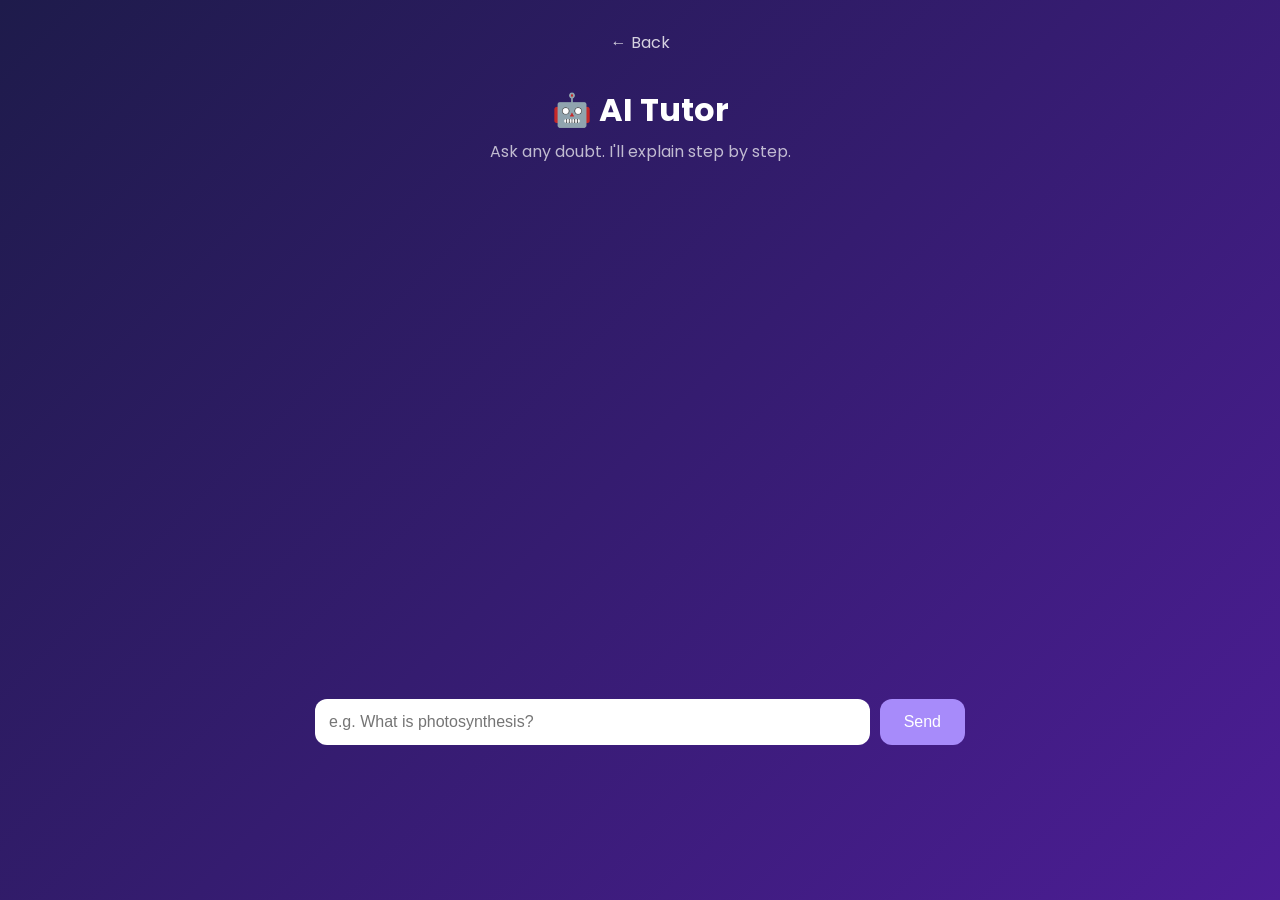
==== tutor.html @ 39d4bcf8 "added AI tutor" ====
<!DOCTYPE html>
<html>
<head>
  <title>AI Tutor</title>
  <meta name="viewport" content="width=device-width, initial-scale=1">
  <link href="https://fonts.googleapis.com/css2?family=Poppins:wght@400;600&display=swap" rel="stylesheet">
  <link rel="stylesheet" href="style.css">
</head>
<body>

  <a href="index.html" class="back">← Back</a>
  <h1>🤖 AI Tutor</h1>
  <p class="tagline">Ask any doubt. I'll explain step by step.</p>

  <div id="chat"></div>

  <div class="input-row">
    <input type="text" id="question" placeholder="e.g. What is photosynthesis?">
    <button class="main-btn" onclick="ask()">Send</button>
  </div>

  <script src="js/common.js"></script>
  <script src="js/tutor.js"></script>
</body>
</html>
---- style.css ----
/* ===== Whole app ===== */
* { box-sizing: border-box; }

body {
	font-family: "Poppins", sans-serif;
	background: linear-gradient(135deg, #1e1b4b, #4c1d95);
	color: white;
	text-align: center;
	margin: 0;
	padding: 30px 20px;
	min-height: 100vh;
}

h1 { margin-bottom: 5px; }
.tagline { opacity: 0.7; margin-top: 0; }

/* Back link at the top of each feature screen */
.back {
	display: inline-block;
	color: white;
	text-decoration: none;
	opacity: 0.8;
	margin-bottom: 10px;
}
.back:hover { opacity: 1; }

/* ===== Home screen cards ===== */
.cards {
	display: flex;
	gap: 20px;
	justify-content: center;
	flex-wrap: wrap;
	margin-top: 40px;
}
.card {
	background: rgba(255, 255, 255, 0.1);
	padding: 25px;
	border-radius: 20px;
	width: 190px;
	font-size: 40px;
	color: white;
	text-decoration: none;
	transition: 0.2s;
}
.card:hover {
	background: rgba(255, 255, 255, 0.2);
	transform: translateY(-5px);
}
.card h3, .card p { font-size: 16px; margin: 8px 0 0; }

/* Revision list on the home screen */
#revise {
	margin: 30px auto 0;
	max-width: 600px;
	background: rgba(250, 204, 21, 0.15);
	border-radius: 15px;
	padding: 15px;
	display: none;
}

/* ===== Shared panel and buttons ===== */
.panel {
	max-width: 650px;
	margin: 20px auto;
	background: rgba(255, 255, 255, 0.08);
	border-radius: 20px;
	padding: 25px;
}
.main-btn {
	padding: 14px 24px;
	border: none;
	border-radius: 12px;
	background: #a78bfa;
	color: white;
	font-size: 16px;
	cursor: pointer;
	margin: 8px 4px;
}
.main-btn:hover { background: #8b5cf6; }

input[type="text"] {
	width: 100%;
	padding: 14px;
	border: none;
	border-radius: 12px;
	font-size: 16px;
}

/* AI answers */
.result {
	text-align: left;
	line-height: 1.6;
	margin-top: 20px;
}

/* ===== AI Tutor chat ===== */
#chat {
	max-width: 650px;
	margin: 20px auto;
	height: 55vh;
	overflow-y: auto;
	display: flex;
	flex-direction: column;
	gap: 10px;
	text-align: left;
}
.msg {
	padding: 12px 16px;
	border-radius: 15px;
	max-width: 80%;
	line-height: 1.5;
}
.you { background: #7c3aed; align-self: flex-end; }
.ai  { background: rgba(255, 255, 255, 0.12); align-self: flex-start; }

.input-row {
	display: flex;
	gap: 10px;
	max-width: 650px;
	margin: auto;
}
.input-row .main-btn { margin: 0; }

/* ===== Snap & Learn ===== */
#preview {
	max-width: 100%;
	max-height: 300px;
	border-radius: 15px;
	margin-top: 15px;
	display: none;
}

/* ===== Quiz Me ===== */
.option {
	display: block;
	width: 100%;
	padding: 14px;
	margin: 8px 0;
	border: 2px solid rgba(255, 255, 255, 0.2);
	border-radius: 12px;
	background: transparent;
	color: white;
	font-size: 16px;
	text-align: left;
	cursor: pointer;
}
.option:hover { background: rgba(255, 255, 255, 0.1); }
.option.correct { background: #16a34a; border-color: #16a34a; }
.option.wrong   { background: #dc2626; border-color: #dc2626; }
.progress { opacity: 0.7; }
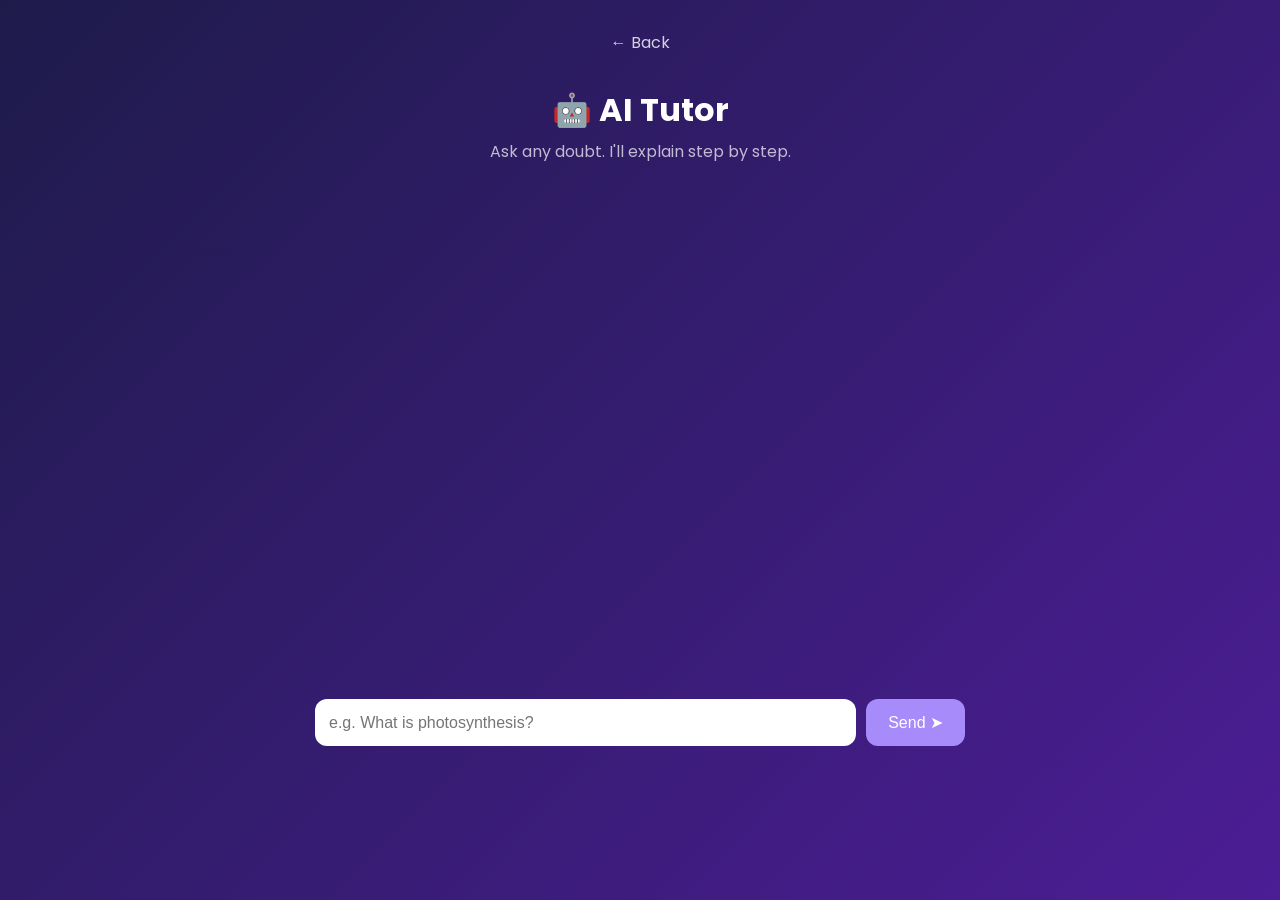
==== commit a5aadf37: "added AI tutor" ====
--- a/tutor.html
+++ b/tutor.html
@@ -5,6 +5,33 @@
   <meta name="viewport" content="width=device-width, initial-scale=1">
   <link href="https://fonts.googleapis.com/css2?family=Poppins:wght@400;600&display=swap" rel="stylesheet">
   <link rel="stylesheet" href="style.css">
+  <style>
+    .input-row {
+      display: flex;
+      gap: 10px;
+      max-width: 650px;
+      margin: 0 auto;
+    }
+    .input-row input {
+      flex: 1;
+      width: auto;
+      padding: 14px;
+      border: none;
+      border-radius: 12px;
+      font-size: 16px;
+    }
+    .send-btn {
+      flex-shrink: 0;
+      padding: 14px 22px;
+      border: none;
+      border-radius: 12px;
+      background: #a78bfa;
+      color: white;
+      font-size: 16px;
+      cursor: pointer;
+    }
+    .send-btn:hover { background: #8b5cf6; }
+  </style>
 </head>
 <body>
 
@@ -16,7 +43,7 @@
 
   <div class="input-row">
     <input type="text" id="question" placeholder="e.g. What is photosynthesis?">
-    <button class="main-btn" onclick="ask()">Send</button>
+    <button class="send-btn" id="sendBtn">Send ➤</button>
   </div>
 
   <script src="js/common.js"></script>
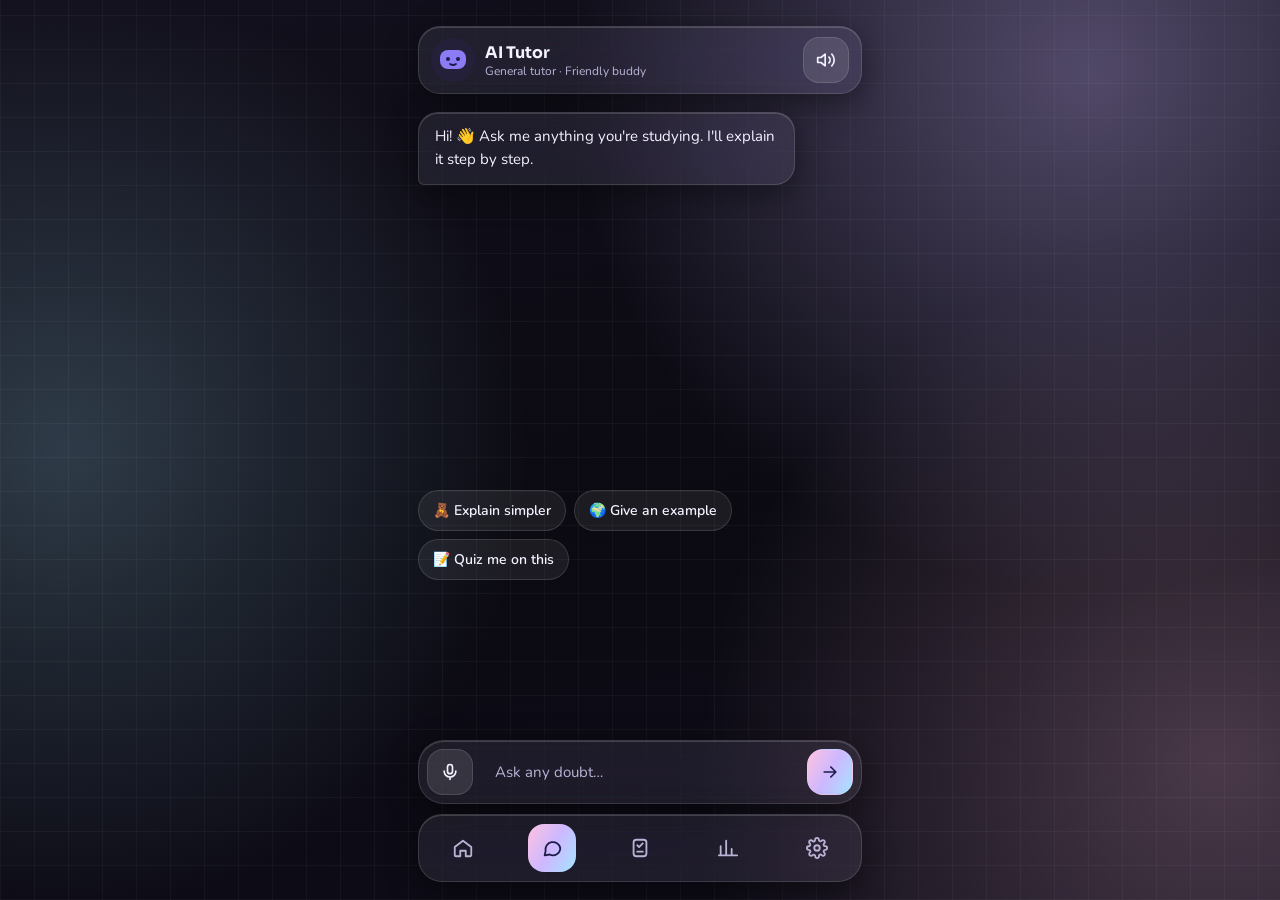
==== commit 14fd2f79: "v2 dark glass design" ====
--- a/tutor.html
+++ b/tutor.html
@@ -1,52 +1,63 @@
 <!DOCTYPE html>
-<html>
+<html lang="en">
 <head>
+  <meta charset="utf-8">
+  <meta name="viewport" content="width=device-width, initial-scale=1">
   <title>AI Tutor</title>
-  <meta name="viewport" content="width=device-width, initial-scale=1">
-  <link href="https://fonts.googleapis.com/css2?family=Poppins:wght@400;600&display=swap" rel="stylesheet">
+  <link rel="preconnect" href="https://fonts.googleapis.com">
+  <link href="https://fonts.googleapis.com/css2?family=Sora:wght@500;600&family=Nunito:wght@400;600;700;800&display=swap" rel="stylesheet">
   <link rel="stylesheet" href="style.css">
-  <style>
-    .input-row {
-      display: flex;
-      gap: 10px;
-      max-width: 650px;
-      margin: 0 auto;
-    }
-    .input-row input {
-      flex: 1;
-      width: auto;
-      padding: 14px;
-      border: none;
-      border-radius: 12px;
-      font-size: 16px;
-    }
-    .send-btn {
-      flex-shrink: 0;
-      padding: 14px 22px;
-      border: none;
-      border-radius: 12px;
-      background: #a78bfa;
-      color: white;
-      font-size: 16px;
-      cursor: pointer;
-    }
-    .send-btn:hover { background: #8b5cf6; }
-  </style>
+  <script src="js/common.js"></script>
 </head>
 <body>
+<main class="app" style="padding-bottom: 200px">
 
-  <a href="index.html" class="back">← Back</a>
-  <h1>🤖 AI Tutor</h1>
-  <p class="tagline">Ask any doubt. I'll explain step by step.</p>
-
-  <div id="chat"></div>
-
-  <div class="input-row">
-    <input type="text" id="question" placeholder="e.g. What is photosynthesis?">
-    <button class="send-btn" id="sendBtn">Send ➤</button>
+  <!-- Header -->
+  <div class="glass row" style="padding: 10px 12px; border-radius: 22px">
+    <svg width="44" height="44" viewBox="0 0 44 44" aria-hidden="true"><circle cx="22" cy="22" r="22" fill="var(--tint)"/><rect x="9" y="12" width="26" height="19" rx="8" fill="#8B7CF6"/><circle cx="17" cy="21" r="2" fill="#1E1B4B"/><circle cx="27" cy="21" r="2" fill="#1E1B4B"/><path d="M19 26 q3 2 6 0" stroke="#1E1B4B" stroke-width="1.8" fill="none" stroke-linecap="round"/></svg>
+    <div style="flex: 1">
+      <h3>AI Tutor</h3>
+      <p class="muted" id="expertName" style="font-size: 12px">General tutor</p>
+    </div>
+    <button class="icon-btn" id="speakBtn" aria-label="Read answers out loud">
+      <svg width="20" height="20" viewBox="0 0 24 24" fill="none" stroke="currentColor" stroke-width="2" stroke-linecap="round" stroke-linejoin="round" aria-hidden="true"><path d="M11 5L6 9H2v6h4l5 4zM15.5 8.5a5 5 0 0 1 0 7M19 5a10 10 0 0 1 0 14"/></svg>
+    </button>
   </div>
 
-  <script src="js/common.js"></script>
-  <script src="js/tutor.js"></script>
+  <!-- Messages -->
+  <div id="chat">
+    <div class="glass bubble ai">Hi! 👋 Ask me anything you're studying. I'll explain it step by step.</div>
+  </div>
+
+  <!-- Quick buttons -->
+  <div class="pills">
+    <button class="pill" data-quick="Explain that again in a simpler way, like I'm 10 years old.">🧸 Explain simpler</button>
+    <button class="pill" data-quick="Give me one real-life example of that.">🌍 Give an example</button>
+    <button class="pill" id="quizMe">📝 Quiz me on this</button>
+  </div>
+
+</main>
+
+<!-- Typing bar -->
+<div class="input-bar glass" style="border-radius: 26px">
+  <button class="icon-btn" id="micBtn" aria-label="Speak your question">
+    <svg width="20" height="20" viewBox="0 0 24 24" fill="none" stroke="currentColor" stroke-width="2" stroke-linecap="round" stroke-linejoin="round" aria-hidden="true"><rect x="9" y="3" width="6" height="11" rx="3"/><path d="M5 11a7 7 0 0 0 14 0M12 18v3"/></svg>
+  </button>
+  <label for="question" style="position: absolute; width: 1px; height: 1px; overflow: hidden; clip: rect(0 0 0 0)">Your question</label>
+  <input type="text" id="question" placeholder="Ask any doubt…">
+  <button class="icon-btn on" id="sendBtn" aria-label="Send">
+    <svg width="20" height="20" viewBox="0 0 24 24" fill="none" stroke="currentColor" stroke-width="2" stroke-linecap="round" stroke-linejoin="round" aria-hidden="true"><path d="M5 12h14M13 6l6 6-6 6"/></svg>
+  </button>
+</div>
+
+<nav class="nav glass" aria-label="Main menu">
+  <a href="index.html" aria-label="Home"><svg width="22" height="22" viewBox="0 0 24 24" fill="none" stroke="currentColor" stroke-width="2" stroke-linecap="round" stroke-linejoin="round"><path d="M3 11l9-7 9 7v9a1 1 0 0 1-1 1h-5v-6H9v6H4a1 1 0 0 1-1-1z"/></svg></a>
+  <a href="tutor.html" class="active" aria-label="AI Tutor"><svg width="22" height="22" viewBox="0 0 24 24" fill="none" stroke="currentColor" stroke-width="2" stroke-linecap="round" stroke-linejoin="round"><path d="M21 12a8 8 0 0 1-11.6 7.1L4 20l1-4.6A8 8 0 1 1 21 12z"/></svg></a>
+  <a href="quiz.html" aria-label="Quiz"><svg width="22" height="22" viewBox="0 0 24 24" fill="none" stroke="currentColor" stroke-width="2" stroke-linecap="round" stroke-linejoin="round"><rect x="5" y="3" width="14" height="18" rx="3"/><path d="M9 9l2 2 4-4M9 16h6"/></svg></a>
+  <a href="progress.html" aria-label="Progress"><svg width="22" height="22" viewBox="0 0 24 24" fill="none" stroke="currentColor" stroke-width="2" stroke-linecap="round" stroke-linejoin="round"><path d="M4 20V10M10 20V4M16 20v-7M22 20H2"/></svg></a>
+  <a href="settings.html" aria-label="Settings"><svg width="22" height="22" viewBox="0 0 24 24" fill="none" stroke="currentColor" stroke-width="2" stroke-linecap="round" stroke-linejoin="round"><circle cx="12" cy="12" r="3"/><path d="M19.4 15a1.7 1.7 0 0 0 .3 1.8l.1.1a2 2 0 1 1-2.8 2.8l-.1-.1a1.7 1.7 0 0 0-1.8-.3 1.7 1.7 0 0 0-1 1.5V21a2 2 0 1 1-4 0v-.1a1.7 1.7 0 0 0-1.1-1.5 1.7 1.7 0 0 0-1.8.3l-.1.1a2 2 0 1 1-2.8-2.8l.1-.1a1.7 1.7 0 0 0 .3-1.8 1.7 1.7 0 0 0-1.5-1H3a2 2 0 1 1 0-4h.1a1.7 1.7 0 0 0 1.5-1.1 1.7 1.7 0 0 0-.3-1.8l-.1-.1a2 2 0 1 1 2.8-2.8l.1.1a1.7 1.7 0 0 0 1.8.3H9a1.7 1.7 0 0 0 1-1.5V3a2 2 0 1 1 4 0v.1a1.7 1.7 0 0 0 1 1.5 1.7 1.7 0 0 0 1.8-.3l.1-.1a2 2 0 1 1 2.8 2.8l-.1.1a1.7 1.7 0 0 0-.3 1.8V9a1.7 1.7 0 0 0 1.5 1H21a2 2 0 1 1 0 4h-.1a1.7 1.7 0 0 0-1.5 1z"/></svg></a>
+</nav>
+
+<script src="js/tutor.js"></script>
 </body>
-</html>
+</html>
--- a/style.css
+++ b/style.css
@@ -1,150 +1,307 @@
-/* ===== Whole app ===== */
+/* ========== THEME COLOURS ========== */
+:root, [data-theme="dark"] {
+  --text: #F4F2FF;
+  --muted: #B9B4D6;
+  --glass: rgba(255, 255, 255, 0.07);
+  --glass-strong: rgba(255, 255, 255, 0.11);
+  --border: rgba(255, 255, 255, 0.13);
+  --shine: rgba(255, 255, 255, 0.16);
+  --shadow: rgba(0, 0, 0, 0.45);
+  --grid: rgba(255, 255, 255, 0.035);
+  --tint: #24203A;
+  --accent-text: #C8B6FF;
+  --glow1: rgba(205, 184, 255, 0.35);
+  --glow2: rgba(166, 228, 255, 0.22);
+  --glow3: rgba(255, 194, 224, 0.25);
+  --base1: #12101C;
+  --base2: #0B0A12;
+  --base3: #0E0C18;
+}
+[data-theme="light"] {
+  --text: #1E1B4B;
+  --muted: #4A4570;
+  --glass: rgba(255, 255, 255, 0.62);
+  --glass-strong: rgba(255, 255, 255, 0.78);
+  --border: rgba(255, 255, 255, 0.85);
+  --shine: rgba(255, 255, 255, 0.95);
+  --shadow: rgba(140, 150, 255, 0.18);
+  --grid: rgba(255, 255, 255, 0.22);
+  --tint: #EEEAFF;
+  --accent-text: #4F46E5;
+  --glow1: rgba(255, 255, 255, 0.95);
+  --glow2: rgba(150, 235, 255, 0.75);
+  --glow3: rgba(255, 170, 220, 0.7);
+  --base1: #FFE7DA;
+  --base2: #E2D4FF;
+  --base3: #B9E0FF;
+}
+:root {
+  --holo: linear-gradient(120deg, #FFC2E0 0%, #CDB8FF 50%, #A6E4FF 100%);
+  --on-holo: #1E1B4B;
+  --good: #2F9E7A;
+  --bad: #E0566E;
+}
+
+/* ========== PAGE ========== */
 * { box-sizing: border-box; }
+html { background-color: var(--base2); }
 
 body {
-	font-family: "Poppins", sans-serif;
-	background: linear-gradient(135deg, #1e1b4b, #4c1d95);
-	color: white;
-	text-align: center;
-	margin: 0;
-	padding: 30px 20px;
-	min-height: 100vh;
-}
-
-h1 { margin-bottom: 5px; }
-.tagline { opacity: 0.7; margin-top: 0; }
-
-/* Back link at the top of each feature screen */
-.back {
-	display: inline-block;
-	color: white;
-	text-decoration: none;
-	opacity: 0.8;
-	margin-bottom: 10px;
-}
-.back:hover { opacity: 1; }
-
-/* ===== Home screen cards ===== */
-.cards {
-	display: flex;
-	gap: 20px;
-	justify-content: center;
-	flex-wrap: wrap;
-	margin-top: 40px;
-}
-.card {
-	background: rgba(255, 255, 255, 0.1);
-	padding: 25px;
-	border-radius: 20px;
-	width: 190px;
-	font-size: 40px;
-	color: white;
-	text-decoration: none;
-	transition: 0.2s;
-}
-.card:hover {
-	background: rgba(255, 255, 255, 0.2);
-	transform: translateY(-5px);
-}
-.card h3, .card p { font-size: 16px; margin: 8px 0 0; }
-
-/* Revision list on the home screen */
-#revise {
-	margin: 30px auto 0;
-	max-width: 600px;
-	background: rgba(250, 204, 21, 0.15);
-	border-radius: 15px;
-	padding: 15px;
-	display: none;
-}
-
-/* ===== Shared panel and buttons ===== */
-.panel {
-	max-width: 650px;
-	margin: 20px auto;
-	background: rgba(255, 255, 255, 0.08);
-	border-radius: 20px;
-	padding: 25px;
-}
-.main-btn {
-	padding: 14px 24px;
-	border: none;
-	border-radius: 12px;
-	background: #a78bfa;
-	color: white;
-	font-size: 16px;
-	cursor: pointer;
-	margin: 8px 4px;
-}
-.main-btn:hover { background: #8b5cf6; }
-
-input[type="text"] {
-	width: 100%;
-	padding: 14px;
-	border: none;
-	border-radius: 12px;
-	font-size: 16px;
-}
-
-/* AI answers */
-.result {
-	text-align: left;
-	line-height: 1.6;
-	margin-top: 20px;
-}
-
-/* ===== AI Tutor chat ===== */
-#chat {
-	max-width: 650px;
-	margin: 20px auto;
-	height: 55vh;
-	overflow-y: auto;
-	display: flex;
-	flex-direction: column;
-	gap: 10px;
-	text-align: left;
-}
-.msg {
-	padding: 12px 16px;
-	border-radius: 15px;
-	max-width: 80%;
-	line-height: 1.5;
-}
-.you { background: #7c3aed; align-self: flex-end; }
-.ai  { background: rgba(255, 255, 255, 0.12); align-self: flex-start; }
-
-.input-row {
-	display: flex;
-	gap: 10px;
-	max-width: 650px;
-	margin: auto;
-}
-.input-row .main-btn { margin: 0; }
-
-/* ===== Snap & Learn ===== */
-#preview {
-	max-width: 100%;
-	max-height: 300px;
-	border-radius: 15px;
-	margin-top: 15px;
-	display: none;
-}
-
-/* ===== Quiz Me ===== */
+  margin: 0;
+  min-height: 100vh;
+  font-family: "Nunito", sans-serif;
+  color: var(--text);
+  background:
+    repeating-linear-gradient(0deg, var(--grid) 0 1px, transparent 1px 34px),
+    repeating-linear-gradient(90deg, var(--grid) 0 1px, transparent 1px 34px),
+    radial-gradient(circle at 85% 8%, var(--glow1), transparent 38%),
+    radial-gradient(circle at 5% 50%, var(--glow2), transparent 36%),
+    radial-gradient(circle at 95% 85%, var(--glow3), transparent 36%),
+    linear-gradient(170deg, var(--base1), var(--base2) 55%, var(--base3));
+  background-attachment: fixed;
+}
+
+h1, h2, h3, .title { font-family: "Sora", sans-serif; margin: 0; }
+h1 { font-size: 26px; }
+h2 { font-size: 19px; }
+h3 { font-size: 16px; }
+p { margin: 0; }
+a { color: var(--accent-text); }
+
+.app {
+  max-width: 480px;
+  margin: 0 auto;
+  padding: 26px 18px 120px;
+  display: flex;
+  flex-direction: column;
+  gap: 18px;
+}
+.muted { color: var(--muted); font-size: 14px; }
+.row { display: flex; align-items: center; gap: 10px; }
+.between { justify-content: space-between; }
+.grid-2 { display: grid; grid-template-columns: repeat(2, minmax(0, 1fr)); gap: 14px; }
+
+/* ========== GLASS ========== */
+.glass {
+  background: var(--glass);
+  border: 1px solid var(--border);
+  box-shadow: inset 0 1px 0 var(--shine), 0 8px 32px var(--shadow);
+  backdrop-filter: blur(26px) saturate(170%);
+  -webkit-backdrop-filter: blur(26px) saturate(170%);
+  border-radius: 24px;
+}
+.card { padding: 18px; animation: rise 0.5s ease both; }
+
+@keyframes rise {
+  from { opacity: 0; transform: translateY(12px); }
+  to   { opacity: 1; transform: translateY(0); }
+}
+
+/* ========== BUTTONS ========== */
+.btn {
+  display: inline-flex;
+  align-items: center;
+  justify-content: center;
+  gap: 8px;
+  min-height: 46px;
+  padding: 12px 20px;
+  border: none;
+  border-radius: 999px;
+  background: var(--holo);
+  color: var(--on-holo);
+  font-family: inherit;
+  font-size: 15px;
+  font-weight: 700;
+  text-decoration: none;
+  cursor: pointer;
+  transition: transform 0.15s, box-shadow 0.15s;
+}
+.btn:hover { transform: translateY(-2px); box-shadow: 0 8px 24px rgba(170, 150, 255, 0.35); }
+.btn:active { transform: scale(0.97); }
+.btn-ghost {
+  background: var(--glass-strong);
+  color: var(--text);
+  border: 1px solid var(--border);
+}
+.icon-btn {
+  width: 46px;
+  height: 46px;
+  flex-shrink: 0;
+  border-radius: 16px;
+  border: 1px solid var(--border);
+  background: var(--glass-strong);
+  color: var(--text);
+  display: flex;
+  align-items: center;
+  justify-content: center;
+  cursor: pointer;
+}
+.icon-btn.on { background: var(--holo); color: var(--on-holo); }
+
+/* ========== CHIPS & PILLS ========== */
+.chip {
+  display: inline-flex;
+  align-items: center;
+  gap: 6px;
+  padding: 7px 12px;
+  border-radius: 999px;
+  background: var(--glass-strong);
+  border: 1px solid var(--border);
+  font-size: 13px;
+  font-weight: 700;
+}
+.pills { display: flex; flex-wrap: wrap; gap: 8px; }
+.pill {
+  padding: 10px 14px;
+  border-radius: 999px;
+  border: 1px solid var(--border);
+  background: var(--glass);
+  color: var(--text);
+  font-family: inherit;
+  font-size: 14px;
+  font-weight: 600;
+  cursor: pointer;
+}
+.pill.selected { background: var(--holo); color: var(--on-holo); border-color: transparent; }
+.dot {
+  width: 8px;
+  height: 8px;
+  border-radius: 50%;
+  background: #2BD4F5;
+  box-shadow: 0 0 0 3px rgba(43, 212, 245, 0.25), 0 0 10px #2BD4F5;
+}
+
+/* ========== INPUTS ========== */
+input[type="text"], select {
+  width: 100%;
+  min-height: 46px;
+  padding: 12px 14px;
+  border-radius: 14px;
+  border: 1px solid var(--border);
+  background: var(--glass);
+  color: var(--text);
+  font-family: inherit;
+  font-size: 15px;
+}
+input::placeholder { color: var(--muted); }
+label { font-weight: 700; font-size: 14px; }
+
+/* ========== HOME ========== */
+.feature {
+  padding: 16px;
+  display: flex;
+  flex-direction: column;
+  gap: 8px;
+  color: var(--text);
+  text-decoration: none;
+  transition: transform 0.2s;
+}
+.feature:hover { transform: translateY(-4px); }
+.feature span { font-size: 12px; color: var(--muted); }
+.bar { height: 10px; border-radius: 999px; background: var(--glass-strong); overflow: hidden; }
+.bar > div { height: 100%; border-radius: 999px; background: var(--holo); transition: width 0.6s; }
+.timer { font-family: "Sora", sans-serif; font-size: 34px; font-weight: 600; }
+
+/* ========== BOTTOM MENU ========== */
+.nav {
+  position: fixed;
+  left: 50%;
+  bottom: 18px;
+  transform: translateX(-50%);
+  width: min(444px, calc(100% - 32px));
+  height: 68px;
+  display: flex;
+  justify-content: space-around;
+  align-items: center;
+  z-index: 10;
+}
+.nav a {
+  width: 48px;
+  height: 48px;
+  border-radius: 16px;
+  color: var(--muted);
+  display: flex;
+  align-items: center;
+  justify-content: center;
+}
+.nav a.active { background: var(--holo); color: var(--on-holo); }
+
+/* ========== CHAT ========== */
+#chat { display: flex; flex-direction: column; gap: 12px; min-height: 40vh; }
+.bubble { max-width: 85%; padding: 12px 16px; line-height: 1.55; font-size: 15px; animation: rise 0.3s ease both; }
+.bubble.you { align-self: flex-end; background: var(--holo); color: var(--on-holo); border-radius: 20px 20px 6px 20px; }
+.bubble.ai  { align-self: flex-start; border-radius: 20px 20px 20px 6px; }
+.typing { display: flex; gap: 6px; }
+.typing i { width: 8px; height: 8px; border-radius: 50%; background: var(--accent-text); animation: bounce 1s infinite; }
+.typing i:nth-child(2) { animation-delay: 0.15s; }
+.typing i:nth-child(3) { animation-delay: 0.3s; }
+@keyframes bounce { 0%, 100% { transform: translateY(0); opacity: 0.5; } 50% { transform: translateY(-5px); opacity: 1; } }
+.input-bar {
+  position: fixed;
+  left: 50%;
+  bottom: 96px;
+  transform: translateX(-50%);
+  width: min(444px, calc(100% - 32px));
+  padding: 8px;
+  display: flex;
+  gap: 8px;
+  z-index: 9;
+}
+.input-bar input { border: none; background: transparent; }
+
+/* ========== QUIZ ========== */
 .option {
-	display: block;
-	width: 100%;
-	padding: 14px;
-	margin: 8px 0;
-	border: 2px solid rgba(255, 255, 255, 0.2);
-	border-radius: 12px;
-	background: transparent;
-	color: white;
-	font-size: 16px;
-	text-align: left;
-	cursor: pointer;
-}
-.option:hover { background: rgba(255, 255, 255, 0.1); }
-.option.correct { background: #16a34a; border-color: #16a34a; }
-.option.wrong   { background: #dc2626; border-color: #dc2626; }
-.progress { opacity: 0.7; }
+  width: 100%;
+  display: flex;
+  align-items: center;
+  gap: 12px;
+  padding: 14px 16px;
+  margin-top: 10px;
+  border-radius: 18px;
+  border: 1px solid var(--border);
+  background: var(--glass);
+  color: var(--text);
+  font-family: inherit;
+  font-size: 15px;
+  font-weight: 600;
+  text-align: left;
+  cursor: pointer;
+}
+.option .letter {
+  width: 32px;
+  height: 32px;
+  flex-shrink: 0;
+  border-radius: 10px;
+  background: var(--tint);
+  color: var(--accent-text);
+  display: flex;
+  align-items: center;
+  justify-content: center;
+  font-weight: 800;
+}
+.option.correct { border: 2px solid var(--good); background: rgba(47, 158, 122, 0.22); }
+.option.wrong   { border: 2px solid var(--bad);  background: rgba(224, 86, 110, 0.2); }
+
+/* Flip flashcard */
+.flip { perspective: 1000px; height: 260px; cursor: pointer; }
+.flip-inner { position: relative; width: 100%; height: 100%; transition: transform 0.6s; transform-style: preserve-3d; }
+.flip.flipped .flip-inner { transform: rotateY(180deg); }
+.face {
+  position: absolute;
+  inset: 0;
+  padding: 24px;
+  display: flex;
+  align-items: center;
+  justify-content: center;
+  text-align: center;
+  font-size: 19px;
+  font-weight: 700;
+  backface-visibility: hidden;
+  -webkit-backface-visibility: hidden;
+}
+.face.back { transform: rotateY(180deg); font-size: 16px; font-weight: 600; }
+
+/* ========== PROGRESS ========== */
+.stat { padding: 14px; display: flex; flex-direction: column; gap: 4px; }
+.stat b { font-family: "Sora", sans-serif; font-size: 24px; }
+.answer { line-height: 1.6; font-size: 15px; }
